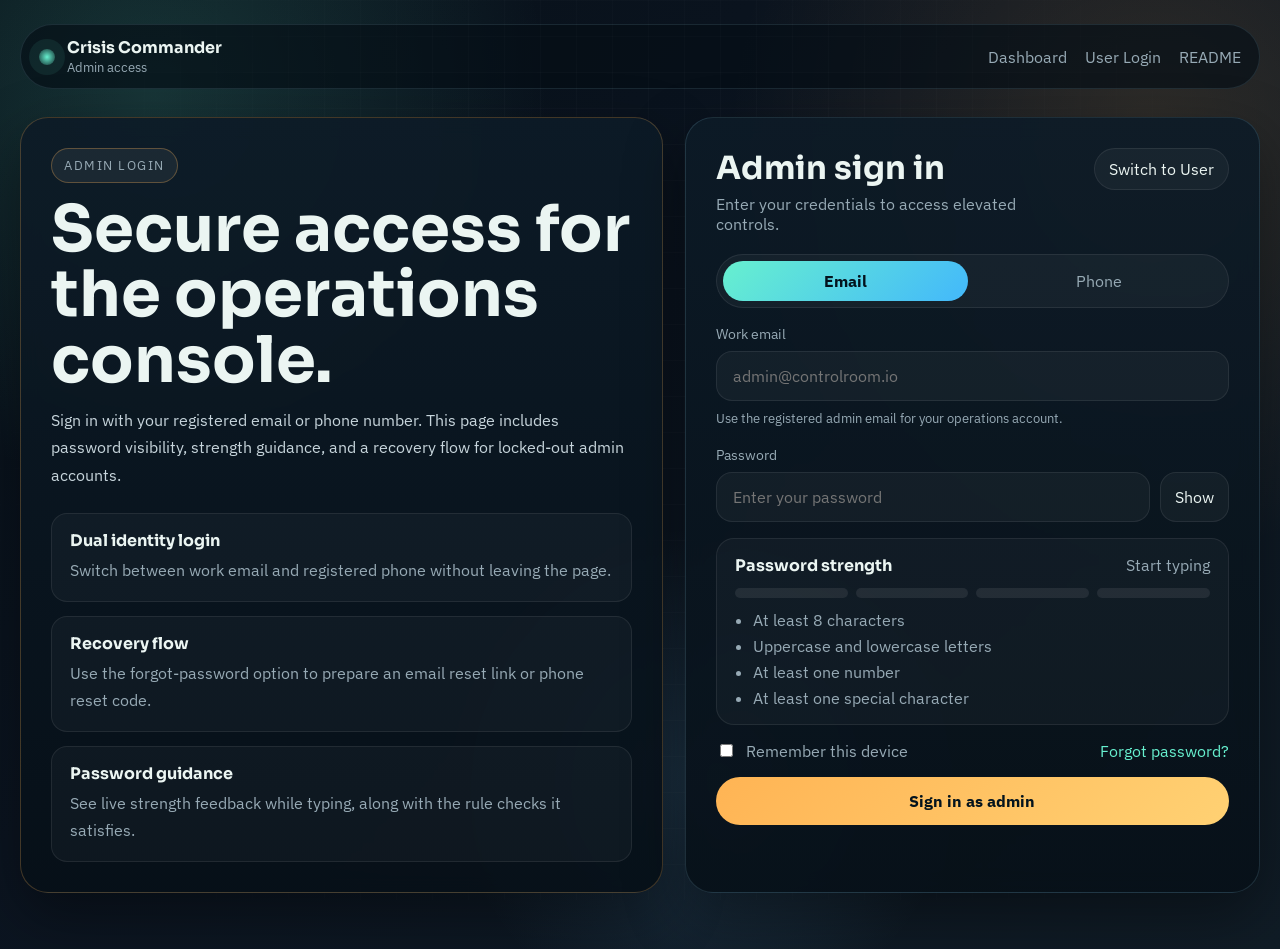
==== admin-login.html @ 43b1e7b4 "Add admin and user login pages" ====
<!DOCTYPE html>
<html lang="en">
  <head>
    <meta charset="UTF-8" />
    <meta name="viewport" content="width=device-width, initial-scale=1.0" />
    <title>Admin Login | Crisis Commander</title>
    <meta
      name="description"
      content="Admin login page for Crisis Commander with email or phone access, forgot password, and password strength guidance."
    />
    <link rel="preconnect" href="https://fonts.googleapis.com" />
    <link rel="preconnect" href="https://fonts.gstatic.com" crossorigin />
    <link
      href="https://fonts.googleapis.com/css2?family=IBM+Plex+Sans:wght@400;500;600;700&family=Sora:wght@400;600;700;800&display=swap"
      rel="stylesheet"
    />
    <link rel="stylesheet" href="./static/auth.css?v=2" />
    <script defer src="./static/auth.js?v=2"></script>
  </head>
  <body class="auth-body auth-admin" data-role="admin">
    <main class="auth-shell">
      <nav class="auth-topbar">
        <div class="auth-brand">
          <span class="auth-brand-mark"></span>
          <span class="auth-brand-copy">
            <strong>Crisis Commander</strong>
            <small>Admin access</small>
          </span>
        </div>
        <div class="auth-nav">
          <a href="./index.html">Dashboard</a>
          <a href="./user-login.html">User Login</a>
          <a href="./README.md">README</a>
        </div>
      </nav>

      <div class="auth-layout">
        <section class="auth-card auth-copy">
          <span class="role-pill">Admin Login</span>
          <h1>Secure access for the operations console.</h1>
          <p>
            Sign in with your registered email or phone number. This page includes password visibility,
            strength guidance, and a recovery flow for locked-out admin accounts.
          </p>

          <div class="auth-feature-grid">
            <article class="auth-feature-card">
              <strong>Dual identity login</strong>
              <p>Switch between work email and registered phone without leaving the page.</p>
            </article>
            <article class="auth-feature-card">
              <strong>Recovery flow</strong>
              <p>Use the forgot-password option to prepare an email reset link or phone reset code.</p>
            </article>
            <article class="auth-feature-card">
              <strong>Password guidance</strong>
              <p>See live strength feedback while typing, along with the rule checks it satisfies.</p>
            </article>
          </div>
        </section>

        <section class="auth-card auth-panel">
          <div class="auth-panel-head">
            <div>
              <h2>Admin sign in</h2>
              <p>Enter your credentials to access elevated controls.</p>
            </div>
            <a class="switch-link" href="./user-login.html">Switch to User</a>
          </div>

          <form class="auth-form" id="auth-form" novalidate>
            <div class="method-switch" role="tablist" aria-label="Login method">
              <button class="method-button active" type="button" data-auth-method="email">Email</button>
              <button class="method-button" type="button" data-auth-method="phone">Phone</button>
            </div>

            <label class="auth-field">
              <span id="identity-label">Work email</span>
              <input
                class="auth-input"
                id="identity-input"
                name="identifier"
                type="email"
                placeholder="admin@controlroom.io"
                autocomplete="username"
              />
              <small id="identity-help">Use the registered admin email for your operations account.</small>
            </label>

            <label class="auth-field">
              <span>Password</span>
              <div class="password-row">
                <input
                  class="auth-input"
                  id="password-input"
                  name="password"
                  type="password"
                  placeholder="Enter your password"
                  autocomplete="current-password"
                  minlength="8"
                />
                <button class="toggle-password" id="toggle-password" type="button">Show</button>
              </div>
            </label>

            <div class="strength-card">
              <div class="strength-head">
                <strong>Password strength</strong>
                <span id="strength-label">Start typing</span>
              </div>
              <div class="strength-bars" aria-hidden="true">
                <span class="strength-bar"></span>
                <span class="strength-bar"></span>
                <span class="strength-bar"></span>
                <span class="strength-bar"></span>
              </div>
              <ul class="rule-list">
                <li data-rule="length">At least 8 characters</li>
                <li data-rule="mixed">Uppercase and lowercase letters</li>
                <li data-rule="number">At least one number</li>
                <li data-rule="symbol">At least one special character</li>
              </ul>
            </div>

            <div class="auth-row">
              <label class="remember-wrap">
                <input type="checkbox" />
                <span>Remember this device</span>
              </label>
              <button class="link-button" id="forgot-password-trigger" type="button">Forgot password?</button>
            </div>

            <button class="auth-submit admin-submit" id="auth-submit" type="submit">Sign in as admin</button>
            <div class="auth-status hidden" id="auth-status" aria-live="polite"></div>
          </form>
        </section>
      </div>
    </main>

    <div class="recovery-overlay hidden" id="recovery-overlay">
      <section class="recovery-card">
        <div class="recovery-head">
          <div>
            <h3 id="recovery-title">Recover admin password</h3>
            <p id="recovery-description">Choose email or phone to receive your reset instructions.</p>
          </div>
          <button class="modal-close" id="recovery-close" type="button" aria-label="Close recovery dialog">
            x
          </button>
        </div>

        <form class="recovery-form" id="recovery-form" novalidate>
          <div class="method-switch" role="tablist" aria-label="Recovery method">
            <button class="method-button active" type="button" data-recovery-method="email">Email</button>
            <button class="method-button" type="button" data-recovery-method="phone">Phone</button>
          </div>

          <label class="auth-field">
            <span id="recovery-label">Work email</span>
            <input
              class="recovery-input"
              id="recovery-input"
              name="recovery-identifier"
              type="email"
              placeholder="admin@controlroom.io"
              autocomplete="email"
            />
            <small id="recovery-help">We will send a password reset link.</small>
          </label>

          <button class="recovery-submit admin-submit" id="recovery-submit" type="submit">Send reset link</button>
          <div class="auth-status hidden" id="recovery-status" aria-live="polite"></div>
        </form>
      </section>
    </div>
  </body>
</html>
---- static/auth.css ----
:root {
  --bg: #08111b;
  --panel: rgba(10, 20, 30, 0.9);
  --line: rgba(128, 180, 206, 0.18);
  --text: #ebf5f2;
  --muted: #97aab5;
  --teal: #67f0cf;
  --cyan: #73c8ff;
  --amber: #ffb454;
  --coral: #ff7468;
  --lime: #c7ff75;
  --shadow: 0 22px 60px rgba(0, 0, 0, 0.38);
  --radius-xl: 28px;
  --radius-lg: 22px;
  --radius-md: 16px;
}

* {
  box-sizing: border-box;
}

body {
  margin: 0;
  font-family: "IBM Plex Sans", "Segoe UI", sans-serif;
  color: var(--text);
  background:
    radial-gradient(circle at 12% 10%, rgba(103, 240, 207, 0.16), transparent 28%),
    radial-gradient(circle at 90% 14%, rgba(255, 180, 84, 0.14), transparent 30%),
    radial-gradient(circle at 55% 82%, rgba(115, 200, 255, 0.16), transparent 24%),
    linear-gradient(140deg, #071018 0%, #0b1420 42%, #101c26 100%);
  min-height: 100vh;
}

body::before {
  content: "";
  position: fixed;
  inset: 0;
  pointer-events: none;
  background-image:
    linear-gradient(rgba(255, 255, 255, 0.02) 1px, transparent 1px),
    linear-gradient(90deg, rgba(255, 255, 255, 0.02) 1px, transparent 1px);
  background-size: 36px 36px;
  mask-image: radial-gradient(circle at center, black 45%, transparent 95%);
}

a {
  color: inherit;
  text-decoration: none;
}

button,
input {
  font: inherit;
}

.auth-shell {
  width: min(calc(100% - 32px), 1240px);
  margin: 0 auto;
  padding: 24px 0 56px;
}

.auth-topbar {
  display: flex;
  align-items: center;
  justify-content: space-between;
  gap: 16px;
  margin-bottom: 28px;
  padding: 12px 18px;
  border-radius: 999px;
  background: rgba(6, 14, 22, 0.66);
  border: 1px solid rgba(145, 190, 214, 0.14);
}

.auth-brand {
  display: flex;
  align-items: center;
  gap: 12px;
}

.auth-brand-mark {
  width: 16px;
  height: 16px;
  border-radius: 50%;
  background: radial-gradient(circle, var(--teal), rgba(103, 240, 207, 0.08));
  box-shadow: 0 0 0 10px rgba(103, 240, 207, 0.08);
}

.auth-brand-copy {
  display: flex;
  flex-direction: column;
}

.auth-brand-copy strong,
.auth-copy h1,
.auth-panel h2,
.auth-feature-card strong,
.strength-head strong,
.recovery-card h3 {
  font-family: "Sora", "Aptos Display", sans-serif;
}

.auth-brand-copy small,
.auth-nav {
  color: var(--muted);
}

.auth-nav {
  display: flex;
  gap: 18px;
  flex-wrap: wrap;
}

.auth-nav a:hover {
  color: var(--text);
}

.auth-layout {
  display: grid;
  grid-template-columns: minmax(340px, 0.95fr) minmax(380px, 0.85fr);
  gap: 22px;
}

.auth-card {
  background: linear-gradient(180deg, rgba(13, 27, 39, 0.92), rgba(7, 16, 24, 0.92));
  border: 1px solid var(--line);
  border-radius: var(--radius-xl);
  box-shadow: var(--shadow);
  backdrop-filter: blur(10px);
}

.auth-copy,
.auth-panel {
  padding: 30px;
}

.role-pill {
  display: inline-flex;
  align-items: center;
  padding: 8px 12px;
  border-radius: 999px;
  font-size: 0.8rem;
  text-transform: uppercase;
  letter-spacing: 0.12em;
  background: rgba(255, 255, 255, 0.06);
  color: var(--muted);
}

.auth-copy h1 {
  margin: 14px 0 14px;
  font-size: clamp(2.4rem, 5vw, 4.5rem);
  line-height: 1.02;
  max-width: 12ch;
}

.auth-copy p {
  margin: 0;
  color: #c7d5dc;
  line-height: 1.72;
}

.auth-feature-grid {
  display: grid;
  gap: 14px;
  margin-top: 24px;
}

.auth-feature-card {
  padding: 16px 18px;
  border-radius: var(--radius-md);
  border: 1px solid rgba(255, 255, 255, 0.08);
  background: rgba(255, 255, 255, 0.03);
}

.auth-feature-card strong {
  display: block;
  margin-bottom: 6px;
}

.auth-feature-card p {
  color: var(--muted);
}

.auth-panel-head {
  display: flex;
  justify-content: space-between;
  gap: 12px;
  align-items: flex-start;
  margin-bottom: 20px;
}

.auth-panel-head h2 {
  margin: 0 0 6px;
  font-size: 2rem;
}

.auth-panel-head p {
  margin: 0;
  color: var(--muted);
}

.switch-link {
  display: inline-flex;
  align-items: center;
  justify-content: center;
  padding: 10px 14px;
  border-radius: 999px;
  border: 1px solid rgba(255, 255, 255, 0.08);
  background: rgba(255, 255, 255, 0.04);
  color: var(--text);
  white-space: nowrap;
}

.auth-form,
.recovery-form {
  display: grid;
  gap: 16px;
}

.method-switch {
  display: inline-grid;
  grid-template-columns: repeat(2, 1fr);
  gap: 8px;
  padding: 6px;
  border-radius: 999px;
  background: rgba(255, 255, 255, 0.04);
  border: 1px solid rgba(255, 255, 255, 0.08);
}

.method-button {
  border: none;
  padding: 10px 16px;
  border-radius: 999px;
  color: var(--muted);
  background: transparent;
  cursor: pointer;
}

.method-button.active {
  color: #03131d;
  background: linear-gradient(135deg, var(--teal), #43b8fb);
  font-weight: 700;
}

.auth-field {
  display: grid;
  gap: 8px;
}

.auth-field span {
  color: var(--muted);
  font-size: 0.9rem;
}

.auth-field small {
  color: var(--muted);
  line-height: 1.5;
}

.auth-input,
.recovery-input {
  width: 100%;
  padding: 14px 16px;
  border-radius: 16px;
  border: 1px solid rgba(255, 255, 255, 0.08);
  background: rgba(255, 255, 255, 0.04);
  color: var(--text);
  outline: none;
}

.auth-input:focus,
.recovery-input:focus {
  border-color: rgba(103, 240, 207, 0.55);
  box-shadow: 0 0 0 3px rgba(103, 240, 207, 0.08);
}

.password-row {
  display: grid;
  grid-template-columns: minmax(0, 1fr) auto;
  gap: 10px;
}

.toggle-password {
  padding: 0 14px;
  border-radius: 16px;
  border: 1px solid rgba(255, 255, 255, 0.08);
  background: rgba(255, 255, 255, 0.04);
  color: var(--text);
  cursor: pointer;
}

.strength-card {
  padding: 16px 18px;
  border-radius: 18px;
  border: 1px solid rgba(255, 255, 255, 0.08);
  background: rgba(255, 255, 255, 0.03);
}

.strength-head {
  display: flex;
  justify-content: space-between;
  gap: 12px;
  align-items: center;
  margin-bottom: 12px;
}

.strength-head span {
  color: var(--muted);
}

.strength-bars {
  display: grid;
  grid-template-columns: repeat(4, 1fr);
  gap: 8px;
}

.strength-bar {
  height: 10px;
  border-radius: 999px;
  background: rgba(255, 255, 255, 0.08);
}

.strength-bar.active.is-weak {
  background: linear-gradient(90deg, rgba(255, 116, 104, 0.8), rgba(255, 116, 104, 1));
}

.strength-bar.active.is-medium {
  background: linear-gradient(90deg, rgba(255, 180, 84, 0.8), rgba(255, 180, 84, 1));
}

.strength-bar.active.is-strong,
.strength-bar.active.is-very-strong {
  background: linear-gradient(90deg, rgba(103, 240, 207, 0.8), rgba(115, 200, 255, 1));
}

.rule-list {
  margin: 12px 0 0;
  padding-left: 18px;
  display: grid;
  gap: 6px;
  color: var(--muted);
}

.rule-list li.complete {
  color: var(--lime);
}

.auth-row {
  display: flex;
  justify-content: space-between;
  gap: 16px;
  align-items: center;
  flex-wrap: wrap;
}

.remember-wrap {
  display: inline-flex;
  align-items: center;
  gap: 10px;
  color: var(--muted);
}

.link-button {
  border: none;
  padding: 0;
  background: transparent;
  color: var(--teal);
  cursor: pointer;
}

.auth-submit,
.recovery-submit {
  display: inline-flex;
  align-items: center;
  justify-content: center;
  padding: 14px 18px;
  border: none;
  border-radius: 999px;
  cursor: pointer;
  font-weight: 700;
  color: #03131d;
  background: linear-gradient(135deg, var(--teal), #43b8fb);
}

.auth-submit.admin-submit,
.recovery-submit.admin-submit {
  background: linear-gradient(135deg, var(--amber), #ffd173);
}

.auth-status {
  padding: 14px 16px;
  border-radius: 16px;
  border: 1px solid rgba(255, 255, 255, 0.08);
  background: rgba(255, 255, 255, 0.03);
  color: #dce7ec;
}

.auth-status.success {
  border-color: rgba(103, 240, 207, 0.28);
  background: rgba(103, 240, 207, 0.08);
}

.auth-status.error {
  border-color: rgba(255, 116, 104, 0.3);
  background: rgba(255, 116, 104, 0.08);
}

.hidden {
  display: none !important;
}

.recovery-overlay {
  position: fixed;
  inset: 0;
  display: grid;
  place-items: center;
  padding: 24px;
  background: rgba(2, 8, 13, 0.7);
  backdrop-filter: blur(6px);
}

.recovery-card {
  width: min(100%, 520px);
  padding: 24px;
  border-radius: var(--radius-xl);
  border: 1px solid var(--line);
  background: linear-gradient(180deg, rgba(13, 27, 39, 0.96), rgba(7, 16, 24, 0.96));
  box-shadow: var(--shadow);
}

.recovery-head {
  display: flex;
  justify-content: space-between;
  gap: 12px;
  align-items: flex-start;
  margin-bottom: 14px;
}

.recovery-head h3 {
  margin: 0 0 6px;
  font-size: 1.6rem;
}

.recovery-head p {
  margin: 0;
  color: var(--muted);
  line-height: 1.6;
}

.modal-close {
  display: inline-flex;
  align-items: center;
  justify-content: center;
  border: 1px solid rgba(255, 255, 255, 0.08);
  background: rgba(255, 255, 255, 0.04);
  color: var(--text);
  width: 42px;
  height: 42px;
  border-radius: 999px;
  cursor: pointer;
  font-size: 0.95rem;
  font-weight: 700;
  text-transform: uppercase;
}

.auth-admin .role-pill {
  border: 1px solid rgba(255, 180, 84, 0.3);
}

.auth-admin .auth-copy {
  border-color: rgba(255, 180, 84, 0.24);
}

.auth-user .role-pill {
  border: 1px solid rgba(103, 240, 207, 0.3);
}

.auth-user .auth-copy {
  border-color: rgba(103, 240, 207, 0.22);
}

@media (max-width: 980px) {
  .auth-layout {
    grid-template-columns: 1fr;
  }
}

@media (max-width: 720px) {
  .auth-shell {
    width: min(calc(100% - 20px), 1240px);
    padding-bottom: 32px;
  }

  .auth-topbar {
    flex-direction: column;
    align-items: flex-start;
    border-radius: 28px;
  }

  .auth-panel-head,
  .auth-row,
  .recovery-head {
    flex-direction: column;
    align-items: flex-start;
  }

  .auth-copy,
  .auth-panel,
  .recovery-card {
    padding: 22px;
  }
}
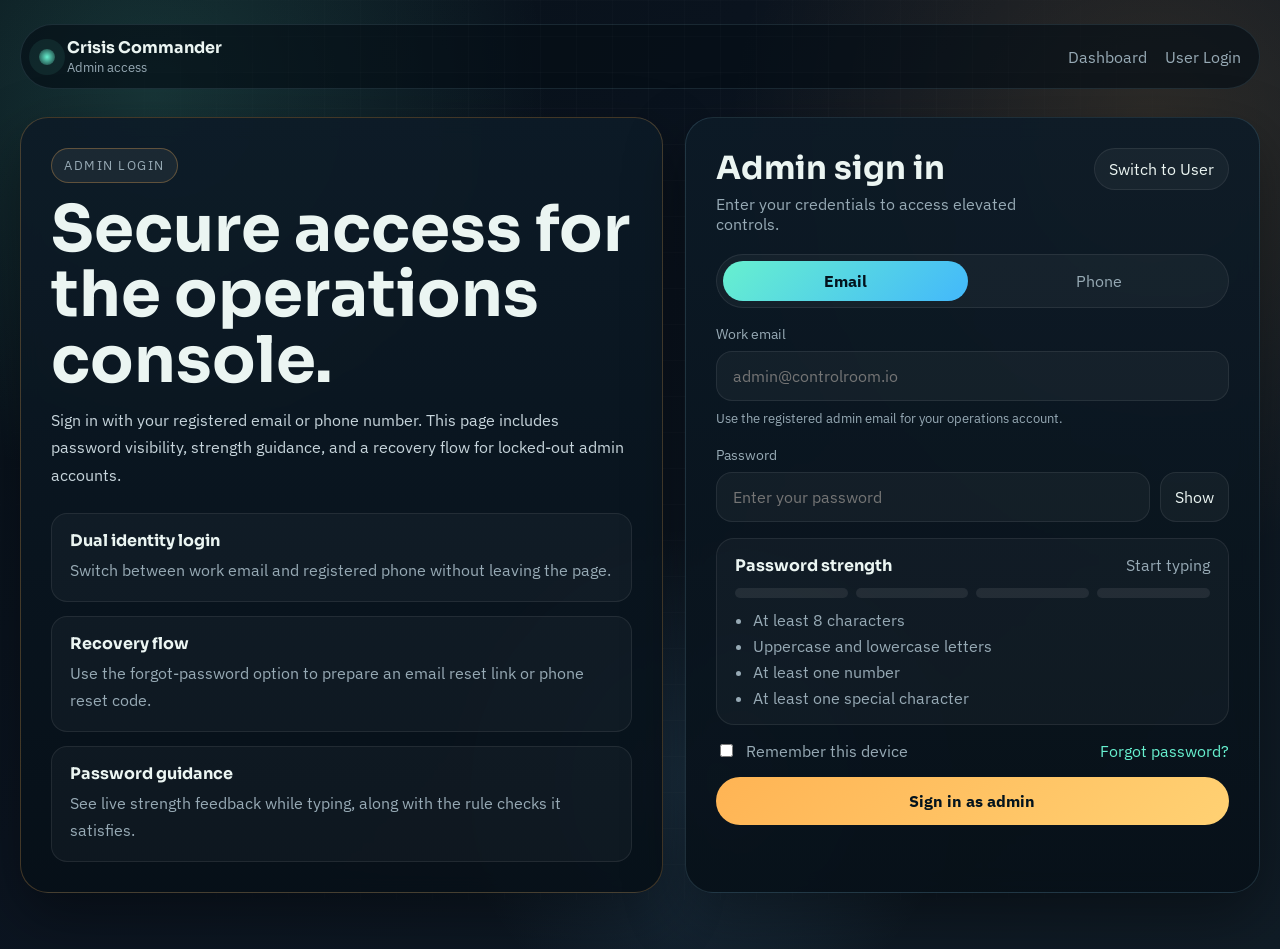
==== commit fe28f4fc: "Hide login flow after auth and remove README links" ====
--- a/admin-login.html
+++ b/admin-login.html
@@ -14,8 +14,8 @@
       href="https://fonts.googleapis.com/css2?family=IBM+Plex+Sans:wght@400;500;600;700&family=Sora:wght@400;600;700;800&display=swap"
       rel="stylesheet"
     />
-    <link rel="stylesheet" href="./static/auth.css?v=2" />
-    <script defer src="./static/auth.js?v=2"></script>
+    <link rel="stylesheet" href="./static/auth.css?v=3" />
+    <script defer src="./static/auth.js?v=3"></script>
   </head>
   <body class="auth-body auth-admin" data-role="admin">
     <main class="auth-shell">
@@ -30,7 +30,6 @@
         <div class="auth-nav">
           <a href="./index.html">Dashboard</a>
           <a href="./user-login.html">User Login</a>
-          <a href="./README.md">README</a>
         </div>
       </nav>
 
